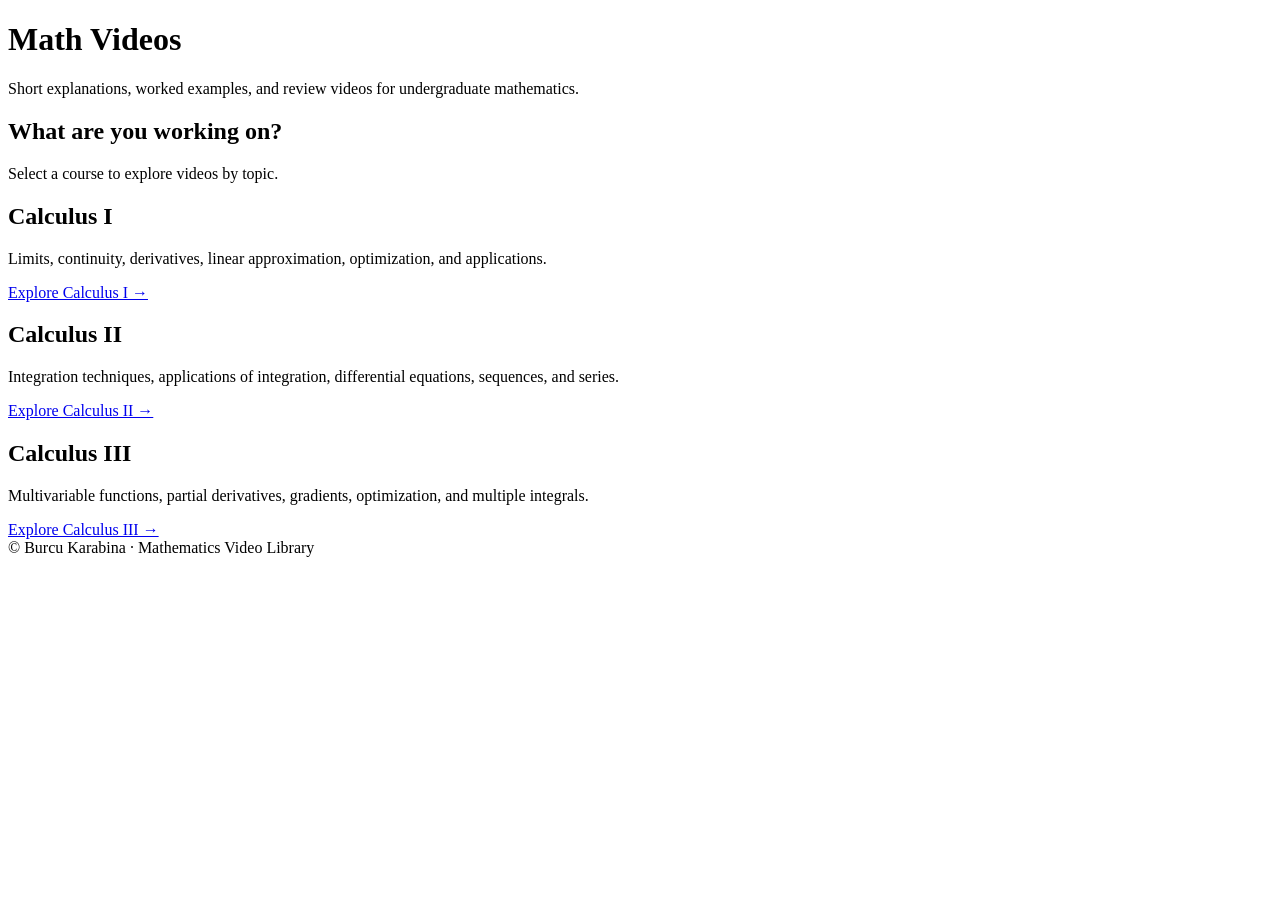
==== index.html @ 1e2194b4 "Update index.html" ====
<!DOCTYPE html>
<html lang="en">
<head>
  <meta charset="UTF-8">
  <meta name="viewport" content="width=device-width, initial-scale=1.0">

  <title>Math Videos | Burcu Karabina</title>

  <link rel="stylesheet" href="css/style.css">
</head>

<body>

<header>
  <h1>Math Videos</h1>
  <p>Short explanations, worked examples, and review videos for undergraduate mathematics.</p>
</header>

<main>

  <section class="intro">
    <h2>What are you working on?</h2>
    <p>Select a course to explore videos by topic.</p>
  </section>

  <section class="courses">

    <div class="course-card">
      <h2>Calculus I</h2>
      <p>
        Limits, continuity, derivatives, linear approximation,
        optimization, and applications.
      </p>

      <a href="calculus-1.html">
        Explore Calculus I →
      </a>
    </div>

    <div class="course-card">
      <h2>Calculus II</h2>
      <p>
        Integration techniques, applications of integration,
        differential equations, sequences, and series.
      </p>

      <a href="calculus-2.html">
        Explore Calculus II →
      </a>
    </div>

    <div class="course-card">
      <h2>Calculus III</h2>
      <p>
        Multivariable functions, partial derivatives,
        gradients, optimization, and multiple integrals.
      </p>

      <a href="calculus-3.html">
        Explore Calculus III →
      </a>
    </div>

  </section>

</main>

<footer>
  © Burcu Karabina · Mathematics Video Library
</footer>

</body>
</html>
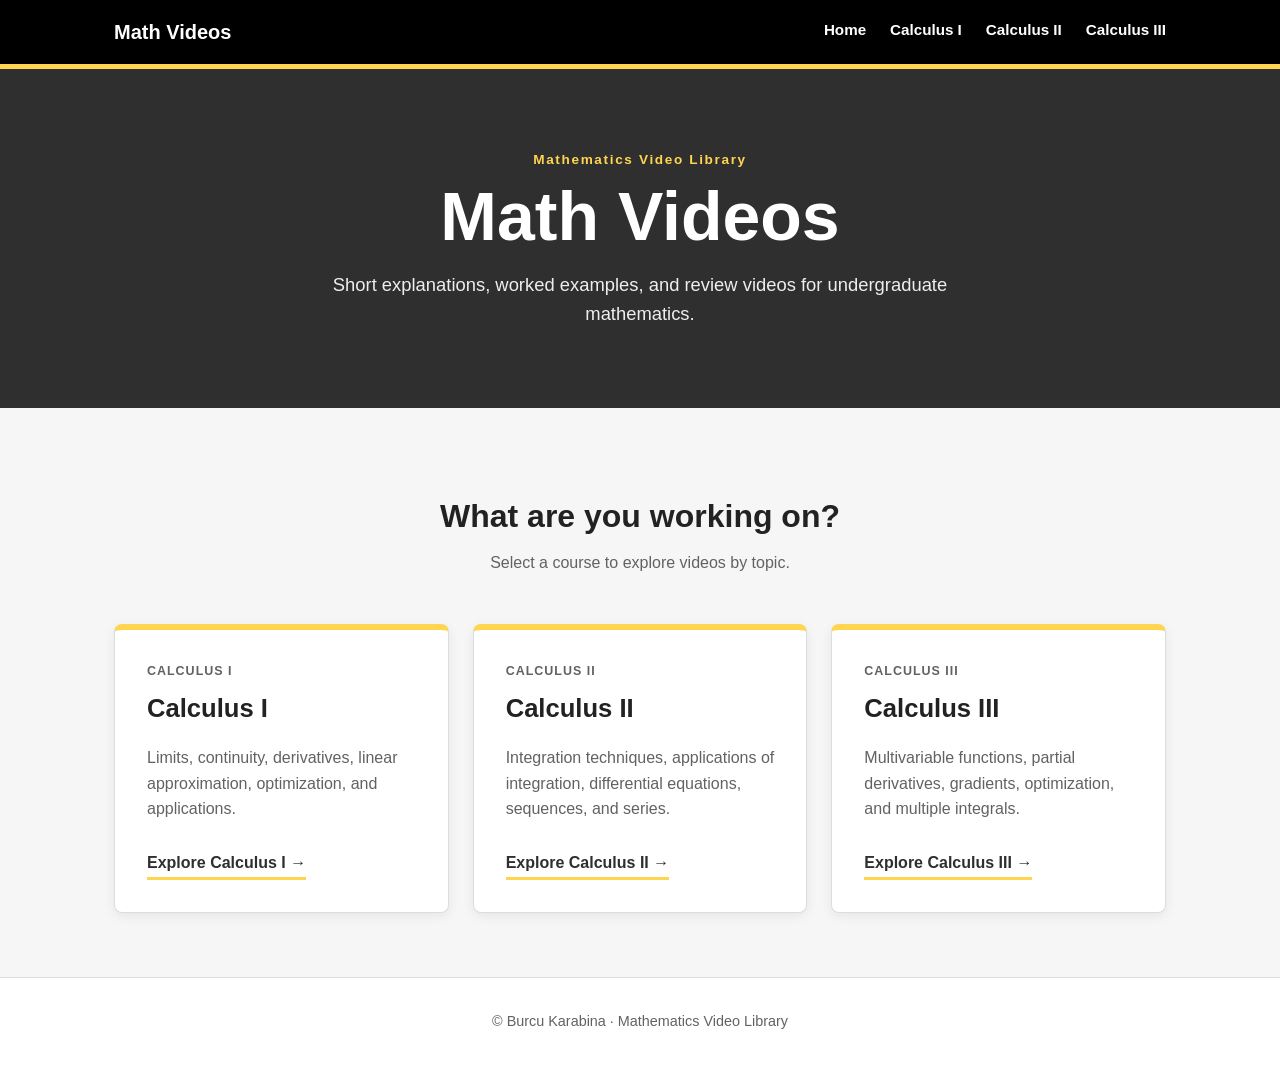
==== commit 9624103f: "Update index.html" ====
--- a/index.html
+++ b/index.html
@@ -6,68 +6,101 @@
 
   <title>Math Videos | Burcu Karabina</title>
 
-  <link rel="stylesheet" href="css/style.css">
+  <link rel="stylesheet" href="style.css">
 </head>
 
 <body>
 
-<header>
-  <h1>Math Videos</h1>
-  <p>Short explanations, worked examples, and review videos for undergraduate mathematics.</p>
-</header>
+  <header class="site-header">
+    <div class="header-inner">
+      <a class="site-title" href="index.html">Math Videos</a>
 
-<main>
+      <nav aria-label="Main navigation">
+        <a href="index.html">Home</a>
+        <a href="calculus-1.html">Calculus I</a>
+        <a href="calculus-2.html">Calculus II</a>
+        <a href="calculus-3.html">Calculus III</a>
+      </nav>
+    </div>
+  </header>
 
-  <section class="intro">
-    <h2>What are you working on?</h2>
-    <p>Select a course to explore videos by topic.</p>
+  <section class="hero">
+    <div class="hero-content">
+      <p class="eyebrow">Mathematics Video Library</p>
+
+      <h1>Math Videos</h1>
+
+      <p class="hero-text">
+        Short explanations, worked examples, and review videos
+        for undergraduate mathematics.
+      </p>
+    </div>
   </section>
 
-  <section class="courses">
+  <main>
 
-    <div class="course-card">
-      <h2>Calculus I</h2>
+    <section class="intro">
+      <h2>What are you working on?</h2>
+
       <p>
-        Limits, continuity, derivatives, linear approximation,
-        optimization, and applications.
+        Select a course to explore videos by topic.
       </p>
+    </section>
 
-      <a href="calculus-1.html">
-        Explore Calculus I →
-      </a>
-    </div>
+    <section class="courses" aria-label="Available courses">
 
-    <div class="course-card">
-      <h2>Calculus II</h2>
-      <p>
-        Integration techniques, applications of integration,
-        differential equations, sequences, and series.
-      </p>
+      <article class="course-card">
+        <p class="course-label">CALCULUS I</p>
 
-      <a href="calculus-2.html">
-        Explore Calculus II →
-      </a>
-    </div>
+        <h2>Calculus I</h2>
 
-    <div class="course-card">
-      <h2>Calculus III</h2>
-      <p>
-        Multivariable functions, partial derivatives,
-        gradients, optimization, and multiple integrals.
-      </p>
+        <p>
+          Limits, continuity, derivatives, linear approximation,
+          optimization, and applications.
+        </p>
 
-      <a href="calculus-3.html">
-        Explore Calculus III →
-      </a>
-    </div>
+        <a class="course-link" href="calculus-1.html">
+          Explore Calculus I →
+        </a>
+      </article>
 
-  </section>
+      <article class="course-card">
+        <p class="course-label">CALCULUS II</p>
 
-</main>
+        <h2>Calculus II</h2>
 
-<footer>
-  © Burcu Karabina · Mathematics Video Library
-</footer>
+        <p>
+          Integration techniques, applications of integration,
+          differential equations, sequences, and series.
+        </p>
+
+        <a class="course-link" href="calculus-2.html">
+          Explore Calculus II →
+        </a>
+      </article>
+
+      <article class="course-card">
+        <p class="course-label">CALCULUS III</p>
+
+        <h2>Calculus III</h2>
+
+        <p>
+          Multivariable functions, partial derivatives,
+          gradients, optimization, and multiple integrals.
+        </p>
+
+        <a class="course-link" href="calculus-3.html">
+          Explore Calculus III →
+        </a>
+      </article>
+
+    </section>
+
+  </main>
+
+  <footer>
+    <p>© Burcu Karabina · Mathematics Video Library</p>
+  </footer>
 
 </body>
 </html>
--- a/style.css
+++ b/style.css
@@ -0,0 +1,331 @@
+/* =========================================
+   UW-INSPIRED COLOUR PALETTE
+========================================= */
+
+:root {
+  --uw-black: #000000;
+  --uw-charcoal: #2f2f2f;
+
+  --uw-gold: #ffd54f;
+  --uw-light-gold: #fff6cc;
+
+  --uw-teal: #007c89;
+
+  --background: #f6f6f6;
+  --surface: #ffffff;
+
+  --text: #222222;
+  --muted-text: #626262;
+  --border: #dddddd;
+
+  --max-width: 1100px;
+}
+
+
+/* =========================================
+   BASE
+========================================= */
+
+* {
+  box-sizing: border-box;
+}
+
+html {
+  scroll-behavior: smooth;
+}
+
+body {
+  margin: 0;
+
+  font-family:
+    Arial,
+    Helvetica,
+    sans-serif;
+
+  background: var(--background);
+  color: var(--text);
+
+  line-height: 1.6;
+}
+
+a {
+  color: inherit;
+}
+
+
+/* =========================================
+   NAVIGATION
+========================================= */
+
+.site-header {
+  background: var(--uw-black);
+  color: white;
+
+  border-bottom: 5px solid var(--uw-gold);
+}
+
+.header-inner {
+  max-width: var(--max-width);
+
+  margin: 0 auto;
+  padding: 1rem 1.5rem;
+
+  display: flex;
+  align-items: center;
+  justify-content: space-between;
+
+  gap: 2rem;
+}
+
+.site-title {
+  font-size: 1.25rem;
+  font-weight: 700;
+
+  text-decoration: none;
+}
+
+nav {
+  display: flex;
+  gap: 1.5rem;
+}
+
+nav a {
+  color: white;
+
+  font-size: 0.95rem;
+  font-weight: 600;
+
+  text-decoration: none;
+
+  padding-bottom: 3px;
+}
+
+nav a:hover {
+  border-bottom: 3px solid var(--uw-gold);
+}
+
+
+/* =========================================
+   HERO
+========================================= */
+
+.hero {
+  background: var(--uw-charcoal);
+  color: white;
+
+  padding: 5rem 1.5rem;
+}
+
+.hero-content {
+  max-width: var(--max-width);
+
+  margin: 0 auto;
+  text-align: center;
+}
+
+.eyebrow {
+  margin: 0 0 0.5rem;
+
+  color: var(--uw-gold);
+
+  font-size: 0.85rem;
+  font-weight: 700;
+
+  letter-spacing: 0.12em;
+}
+
+.hero h1 {
+  margin: 0;
+
+  font-size: clamp(2.5rem, 6vw, 4.25rem);
+  line-height: 1.1;
+}
+
+.hero-text {
+  max-width: 700px;
+
+  margin: 1rem auto 0;
+
+  color: #eeeeee;
+
+  font-size: 1.15rem;
+}
+
+
+/* =========================================
+   MAIN CONTENT
+========================================= */
+
+main {
+  max-width: var(--max-width);
+
+  margin: 0 auto;
+  padding: 3.5rem 1.5rem 4rem;
+}
+
+.intro {
+  max-width: 700px;
+
+  margin: 0 auto 3rem;
+
+  text-align: center;
+}
+
+.intro h2 {
+  margin-bottom: 0.5rem;
+
+  font-size: 2rem;
+}
+
+.intro p {
+  margin-top: 0;
+
+  color: var(--muted-text);
+}
+
+
+/* =========================================
+   COURSE CARDS
+========================================= */
+
+.courses {
+  display: grid;
+
+  grid-template-columns:
+    repeat(auto-fit, minmax(250px, 1fr));
+
+  gap: 1.5rem;
+}
+
+.course-card {
+  background: var(--surface);
+
+  border: 1px solid var(--border);
+  border-top: 6px solid var(--uw-gold);
+
+  border-radius: 8px;
+
+  padding: 2rem;
+
+  box-shadow:
+    0 3px 12px rgba(0, 0, 0, 0.07);
+
+  transition:
+    transform 0.2s ease,
+    box-shadow 0.2s ease;
+}
+
+.course-card:hover {
+  transform: translateY(-4px);
+
+  box-shadow:
+    0 8px 20px rgba(0, 0, 0, 0.11);
+}
+
+.course-label {
+  margin: 0 0 0.4rem;
+
+  color: var(--uw-teal);
+
+  font-size: 0.78rem;
+  font-weight: 700;
+
+  letter-spacing: 0.08em;
+}
+
+.course-card h2 {
+  margin: 0 0 0.75rem;
+
+  font-size: 1.6rem;
+}
+
+.course-card p {
+  color: var(--muted-text);
+}
+
+.course-link {
+  display: inline-block;
+
+  margin-top: 0.75rem;
+
+  color: var(--uw-charcoal);
+
+  font-weight: 700;
+  text-decoration: none;
+
+  border-bottom: 3px solid var(--uw-gold);
+
+  padding-bottom: 2px;
+}
+
+.course-link:hover {
+  background: var(--uw-light-gold);
+}
+
+
+/* =========================================
+   ACCESSIBILITY
+========================================= */
+
+a:focus-visible {
+  outline: 3px solid var(--uw-teal);
+  outline-offset: 4px;
+}
+
+
+/* =========================================
+   FOOTER
+========================================= */
+
+footer {
+  background: white;
+
+  border-top: 1px solid var(--border);
+
+  padding: 2rem 1.5rem;
+
+  text-align: center;
+
+  color: var(--muted-text);
+
+  font-size: 0.9rem;
+}
+
+footer p {
+  margin: 0;
+}
+
+
+/* =========================================
+   MOBILE
+========================================= */
+
+@media (max-width: 700px) {
+
+  .header-inner {
+    flex-direction: column;
+    align-items: flex-start;
+
+    gap: 0.75rem;
+  }
+
+  nav {
+    flex-wrap: wrap;
+
+    gap: 0.75rem 1.25rem;
+  }
+
+  .hero {
+    padding: 3.5rem 1rem;
+  }
+
+  main {
+    padding:
+      2.5rem 1rem
+      3rem;
+  }
+
+  .course-card {
+    padding: 1.5rem;
+  }
+}
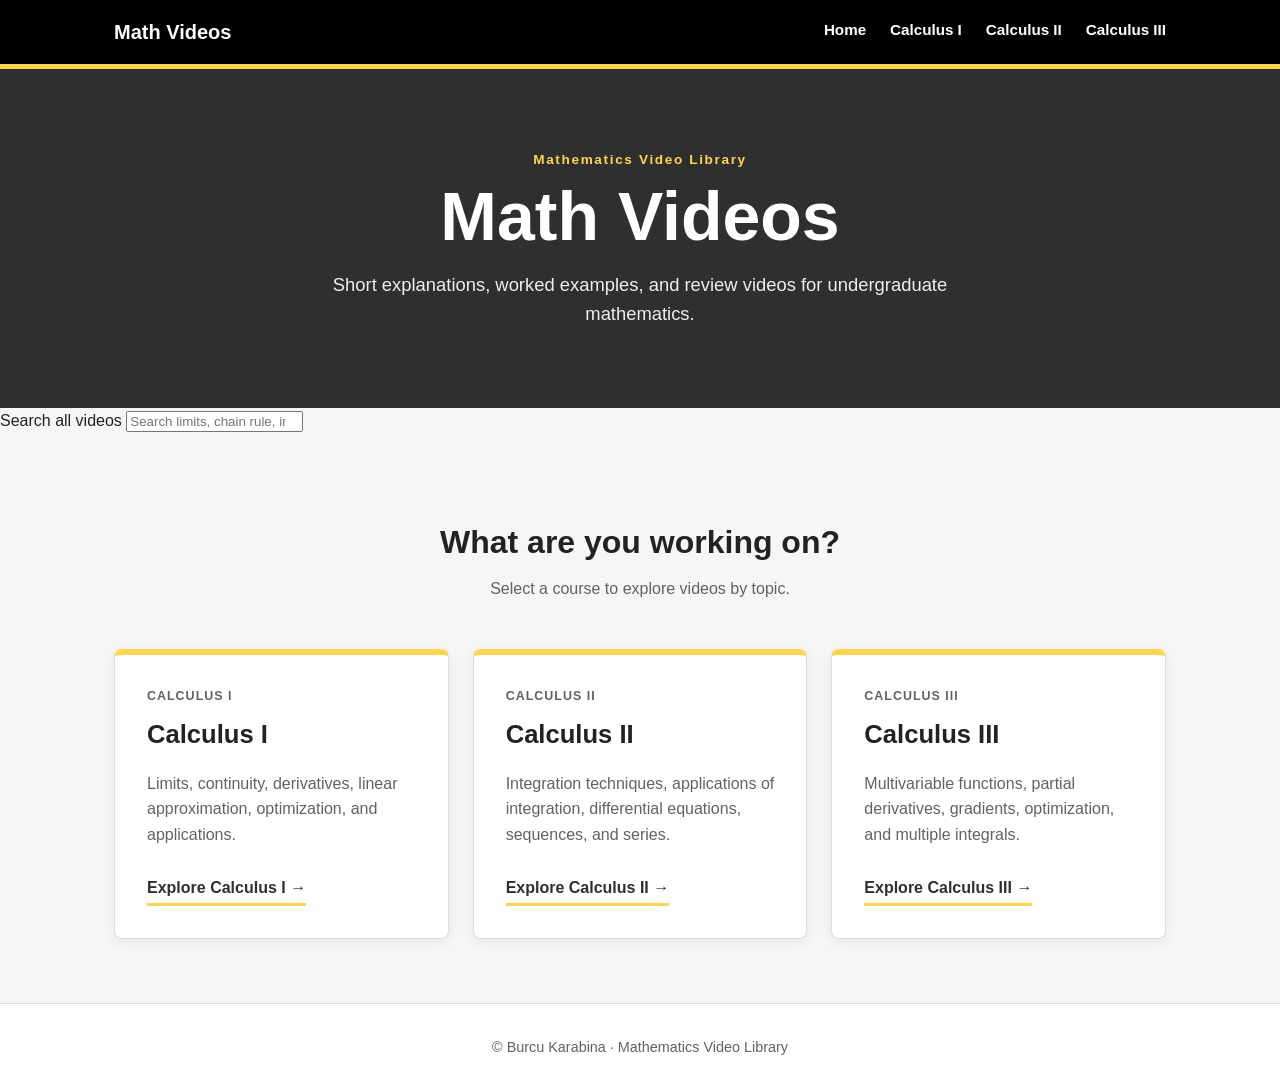
==== commit 38782c67: "Update index.html" ====
--- a/index.html
+++ b/index.html
@@ -36,7 +36,19 @@
       </p>
     </div>
   </section>
+<section class="global-search-section">
 
+  <label for="global-search">Search all videos</label>
+
+  <input
+    type="search"
+    id="global-search"
+    placeholder="Search limits, chain rule, integration by parts..."
+  >
+
+  <div id="search-results"></div>
+
+</section>
   <main>
 
     <section class="intro">
@@ -101,6 +113,63 @@
   <footer>
     <p>© Burcu Karabina · Mathematics Video Library</p>
   </footer>
+<script src="videos.js"></script>
 
+<script>
+  const searchInput = document.getElementById("global-search");
+  const resultsContainer = document.getElementById("search-results");
+
+  searchInput.addEventListener("input", () => {
+
+    const term = searchInput.value.toLowerCase().trim();
+
+    resultsContainer.innerHTML = "";
+
+    if (term === "") {
+      return;
+    }
+
+    const matches = videos.filter(video =>
+      video.title.toLowerCase().includes(term) ||
+      video.topic.toLowerCase().includes(term) ||
+      video.section.toLowerCase().includes(term) ||
+      video.description.toLowerCase().includes(term)
+    );
+
+    if (matches.length === 0) {
+      resultsContainer.innerHTML =
+        '<p class="no-results">No matching videos found.</p>';
+      return;
+    }
+
+    matches.forEach(video => {
+
+      const result = document.createElement("a");
+
+      result.className = "search-result";
+
+      result.href =
+        video.course === "calculus-1"
+          ? "calculus-1.html"
+          : video.course === "calculus-2"
+          ? "calculus-2.html"
+          : "calculus-3.html";
+
+      result.innerHTML = `
+        <span class="search-course">
+          ${video.course.replace("calculus-", "Calculus ")}
+        </span>
+
+        <strong>${video.title}</strong>
+
+        <span>${video.section}</span>
+      `;
+
+      resultsContainer.appendChild(result);
+
+    });
+
+  });
+</script>
 </body>
 </html>
--- a/style.css
+++ b/style.css
@@ -329,3 +329,141 @@
     padding: 1.5rem;
   }
 }
+
+/* =========================================
+   COURSE PAGE
+========================================= */
+
+.course-hero {
+  background: var(--uw-charcoal);
+  color: white;
+
+  padding: 3.5rem 1.5rem;
+}
+
+.course-hero-content {
+  max-width: var(--max-width);
+
+  margin: 0 auto;
+}
+
+.course-hero h1 {
+  margin: 0;
+
+  font-size: clamp(2.4rem, 5vw, 3.5rem);
+}
+
+.course-hero p {
+  max-width: 700px;
+
+  margin-top: 0.75rem;
+
+  color: #eeeeee;
+}
+
+
+/* =========================================
+   VIDEO SECTIONS
+========================================= */
+
+.video-section {
+  margin-bottom: 4rem;
+}
+
+.video-section h2 {
+  margin-bottom: 1.5rem;
+
+  font-size: 1.8rem;
+}
+
+
+/* =========================================
+   VIDEO GRID
+========================================= */
+
+.video-grid {
+  display: grid;
+
+  grid-template-columns:
+    repeat(auto-fit, minmax(280px, 1fr));
+
+  gap: 1.5rem;
+}
+
+
+/* =========================================
+   VIDEO CARDS
+========================================= */
+
+.video-card {
+  background: var(--surface);
+
+  border: 1px solid var(--border);
+
+  border-radius: 8px;
+
+  overflow: hidden;
+
+  box-shadow:
+    0 3px 12px rgba(0, 0, 0, 0.07);
+}
+
+.video-placeholder {
+  aspect-ratio: 16 / 9;
+
+  background: var(--uw-charcoal);
+  color: white;
+
+  display: flex;
+  align-items: center;
+  justify-content: center;
+
+  text-align: center;
+
+  font-weight: 700;
+}
+
+.video-card-content {
+  padding: 1.5rem;
+}
+
+.video-topic {
+  margin: 0 0 0.3rem;
+
+  color: var(--uw-teal);
+
+  font-size: 0.75rem;
+  font-weight: 700;
+
+  letter-spacing: 0.08em;
+}
+
+.video-card h3 {
+  margin: 0 0 0.5rem;
+
+  font-size: 1.25rem;
+}
+
+.video-card p {
+  color: var(--muted-text);
+}
+
+/* =========================================
+   RESPONSIVE VIDEO EMBEDS
+========================================= */
+
+.video-wrapper {
+  position: relative;
+  width: 100%;
+  aspect-ratio: 16 / 9;
+  background: var(--uw-black);
+}
+
+.video-wrapper iframe {
+  width: 100%;
+  height: 100%;
+
+  display: block;
+
+  border: 0;
+}
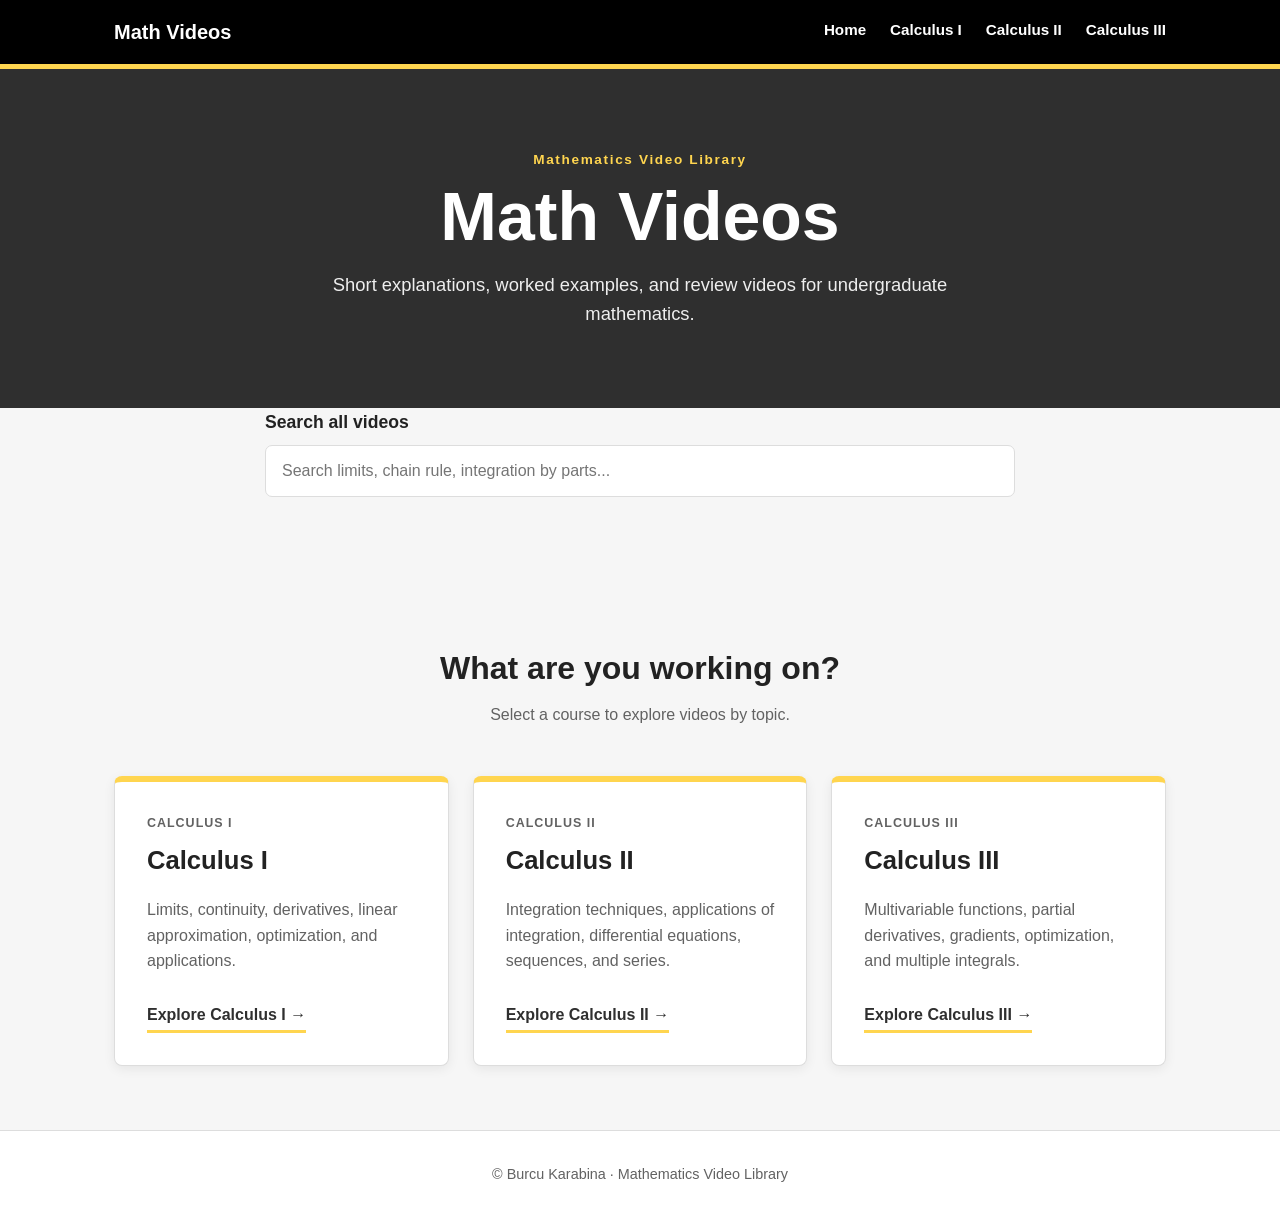
==== commit 89c23aaf: "Update index.html" ====
--- a/index.html
+++ b/index.html
@@ -148,12 +148,7 @@
 
       result.className = "search-result";
 
-      result.href =
-        video.course === "calculus-1"
-          ? "calculus-1.html"
-          : video.course === "calculus-2"
-          ? "calculus-2.html"
-          : "calculus-3.html";
+      rresult.href = `${video.page}#${video.id}`;
 
       result.innerHTML = `
         <span class="search-course">
--- a/style.css
+++ b/style.css
@@ -467,3 +467,97 @@
 
   border: 0;
 }
+
+/* =========================================
+   GLOBAL VIDEO SEARCH
+========================================= */
+
+.global-search-section {
+  max-width: 750px;
+  margin: 0 auto 4rem;
+}
+
+.global-search-section label {
+  display: block;
+  margin-bottom: 0.5rem;
+
+  font-weight: 700;
+  font-size: 1.1rem;
+}
+
+#global-search {
+  width: 100%;
+
+  padding: 1rem;
+
+  border: 1px solid var(--border);
+  border-radius: 7px;
+
+  background: white;
+
+  font-size: 1rem;
+}
+
+#global-search:focus {
+  outline: 3px solid var(--uw-teal);
+  outline-offset: 2px;
+}
+
+
+/* Search results */
+
+#search-results {
+  margin-top: 0.75rem;
+}
+
+.search-result {
+  display: grid;
+  gap: 0.15rem;
+
+  padding: 1rem;
+
+  background: white;
+
+  border: 1px solid var(--border);
+  border-bottom: none;
+
+  color: var(--text);
+  text-decoration: none;
+}
+
+.search-result:first-child {
+  border-radius: 7px 7px 0 0;
+}
+
+.search-result:last-child {
+  border-bottom: 1px solid var(--border);
+  border-radius: 0 0 7px 7px;
+}
+
+.search-result:only-child {
+  border-bottom: 1px solid var(--border);
+  border-radius: 7px;
+}
+
+.search-result:hover {
+  background: var(--uw-light-gold);
+}
+
+.search-course {
+  color: var(--uw-teal);
+
+  font-size: 0.75rem;
+  font-weight: 700;
+
+  letter-spacing: 0.06em;
+  text-transform: uppercase;
+}
+
+.search-result strong {
+  font-size: 1.05rem;
+}
+
+.search-result span:last-child {
+  color: var(--muted-text);
+  font-size: 0.9rem;
+}
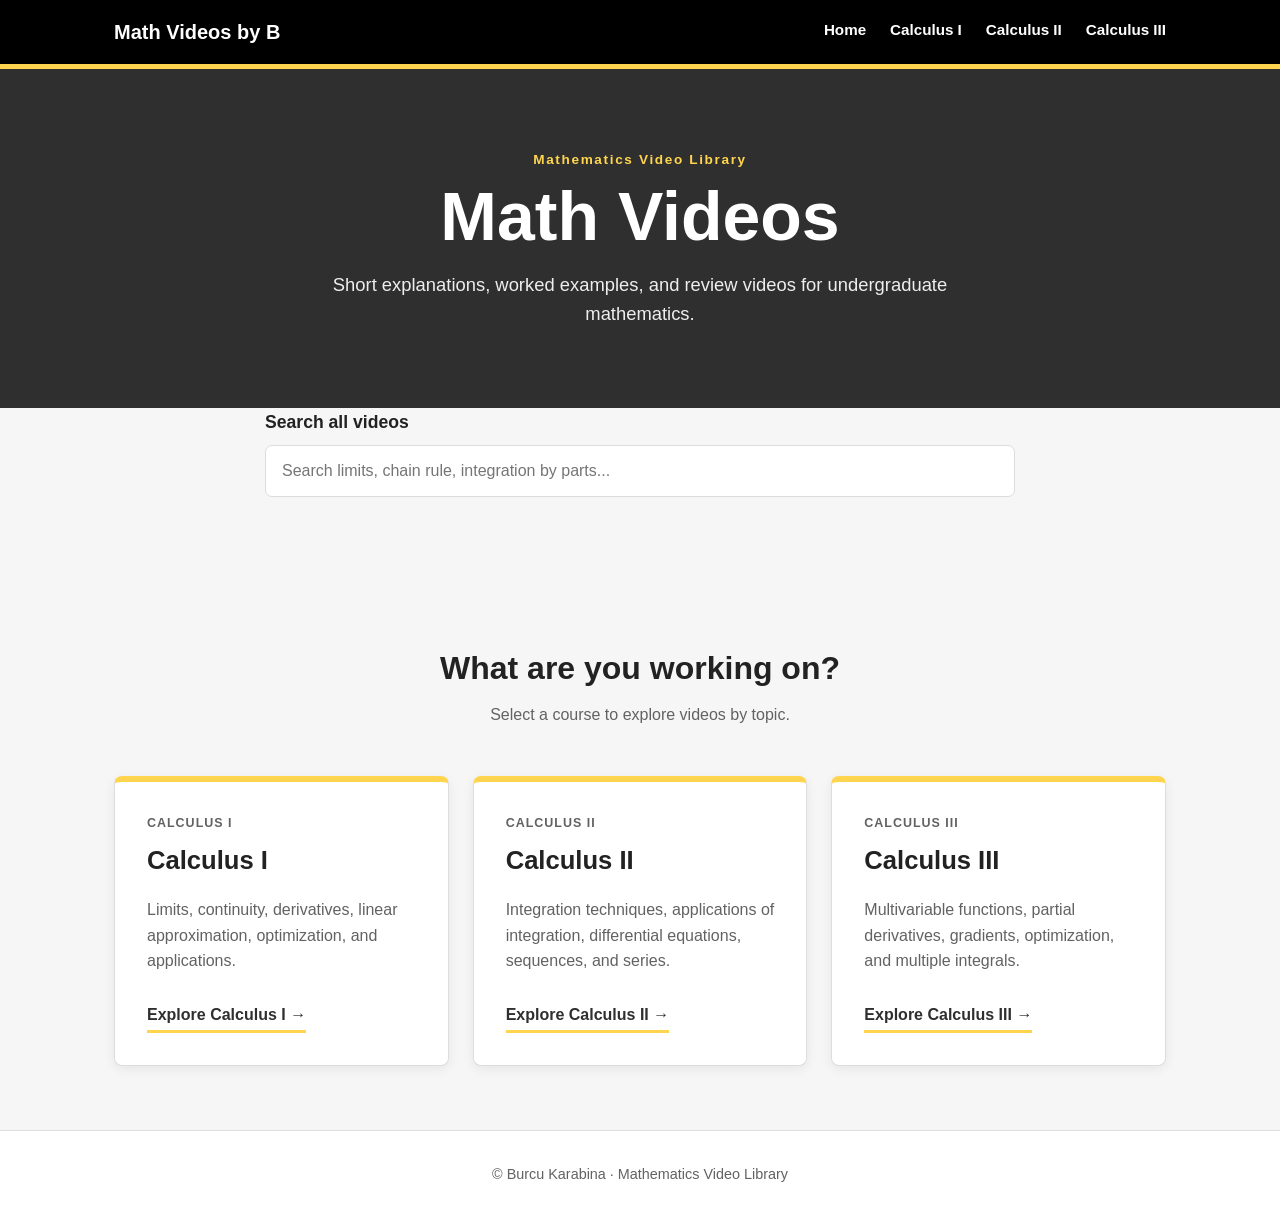
==== commit 8618da52: "Update index.html" ====
--- a/index.html
+++ b/index.html
@@ -13,7 +13,7 @@
 
   <header class="site-header">
     <div class="header-inner">
-      <a class="site-title" href="index.html">Math Videos</a>
+      <a class="site-title" href="index.html">Math Videos by B</a>
 
       <nav aria-label="Main navigation">
         <a href="index.html">Home</a>
@@ -120,7 +120,6 @@
   const resultsContainer = document.getElementById("search-results");
 
   searchInput.addEventListener("input", () => {
-
     const term = searchInput.value.toLowerCase().trim();
 
     resultsContainer.innerHTML = "";
@@ -133,7 +132,8 @@
       video.title.toLowerCase().includes(term) ||
       video.topic.toLowerCase().includes(term) ||
       video.section.toLowerCase().includes(term) ||
-      video.description.toLowerCase().includes(term)
+      video.description.toLowerCase().includes(term) ||
+      video.courseName.toLowerCase().includes(term)
     );
 
     if (matches.length === 0) {
@@ -143,16 +143,15 @@
     }
 
     matches.forEach(video => {
-
       const result = document.createElement("a");
 
       result.className = "search-result";
 
-      rresult.href = `${video.page}#${video.id}`;
+      result.href = `${video.page}#${video.id}`;
 
       result.innerHTML = `
         <span class="search-course">
-          ${video.course.replace("calculus-", "Calculus ")}
+          ${video.courseName}
         </span>
 
         <strong>${video.title}</strong>
@@ -161,9 +160,7 @@
       `;
 
       resultsContainer.appendChild(result);
-
     });
-
   });
 </script>
 </body>
--- a/style.css
+++ b/style.css
@@ -561,3 +561,12 @@
   color: var(--muted-text);
   font-size: 0.9rem;
 }
+
+.video-card {
+  scroll-margin-top: 100px;
+}
+
+.video-card:target {
+  outline: 4px solid var(--uw-gold);
+  outline-offset: 4px;
+}
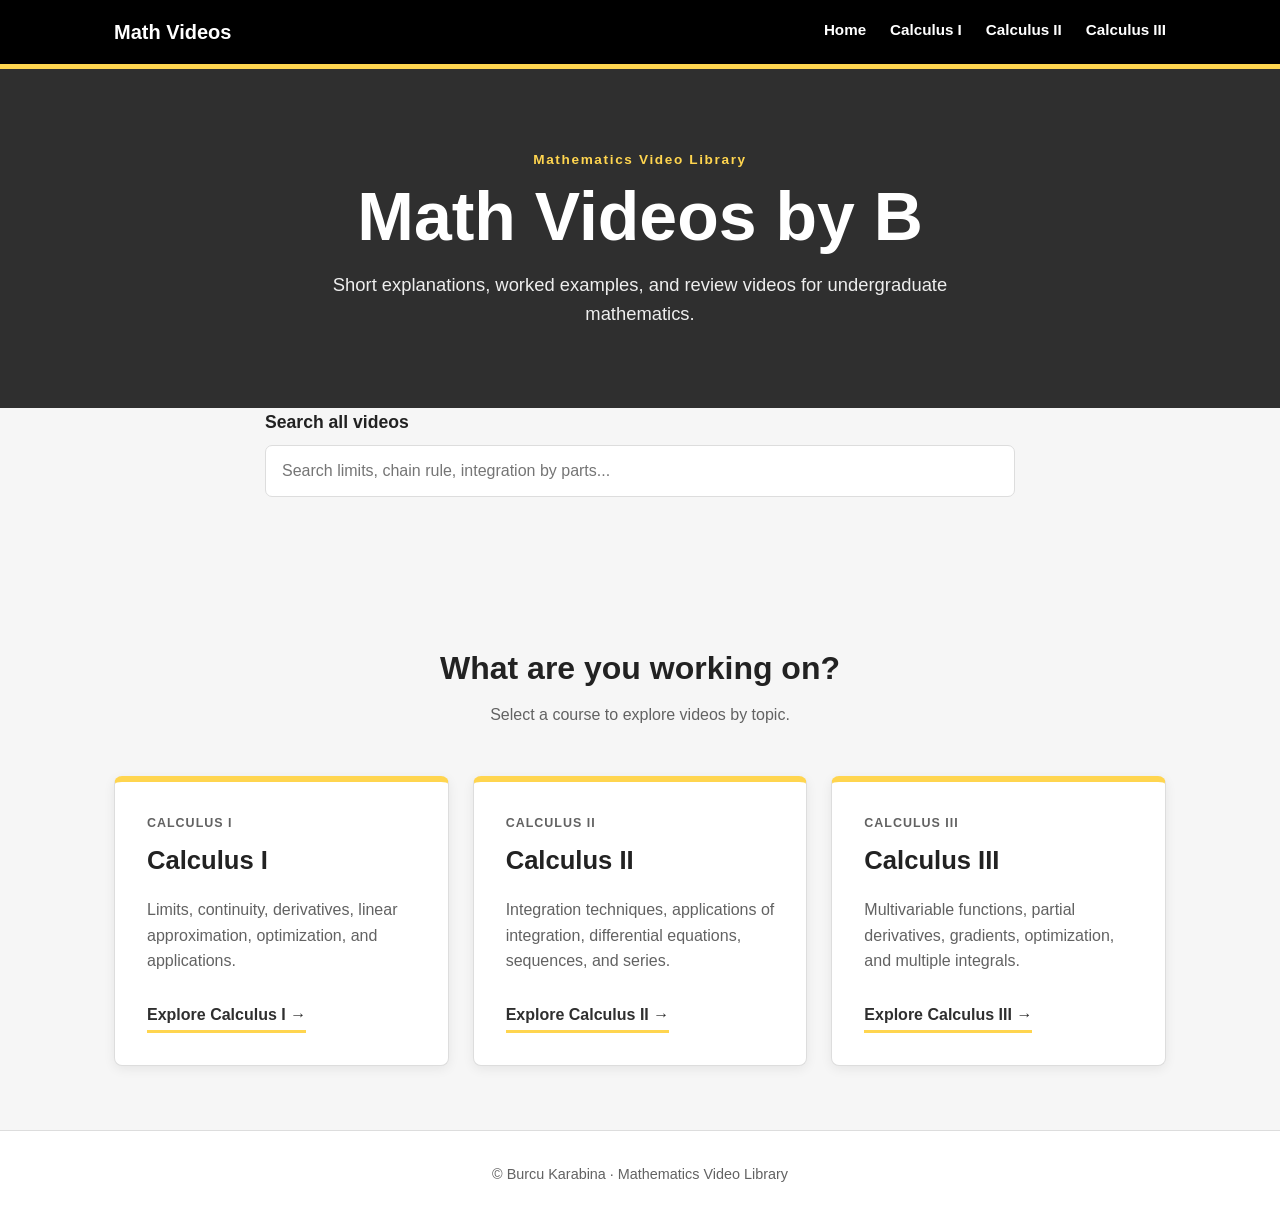
==== commit 36099ddf: "Update index.html" ====
--- a/index.html
+++ b/index.html
@@ -13,7 +13,7 @@
 
   <header class="site-header">
     <div class="header-inner">
-      <a class="site-title" href="index.html">Math Videos by B</a>
+      <a class="site-title" href="index.html">Math Videos</a>
 
       <nav aria-label="Main navigation">
         <a href="index.html">Home</a>
@@ -28,7 +28,7 @@
     <div class="hero-content">
       <p class="eyebrow">Mathematics Video Library</p>
 
-      <h1>Math Videos</h1>
+      <h1>Math Videos by B</h1>
 
       <p class="hero-text">
         Short explanations, worked examples, and review videos
